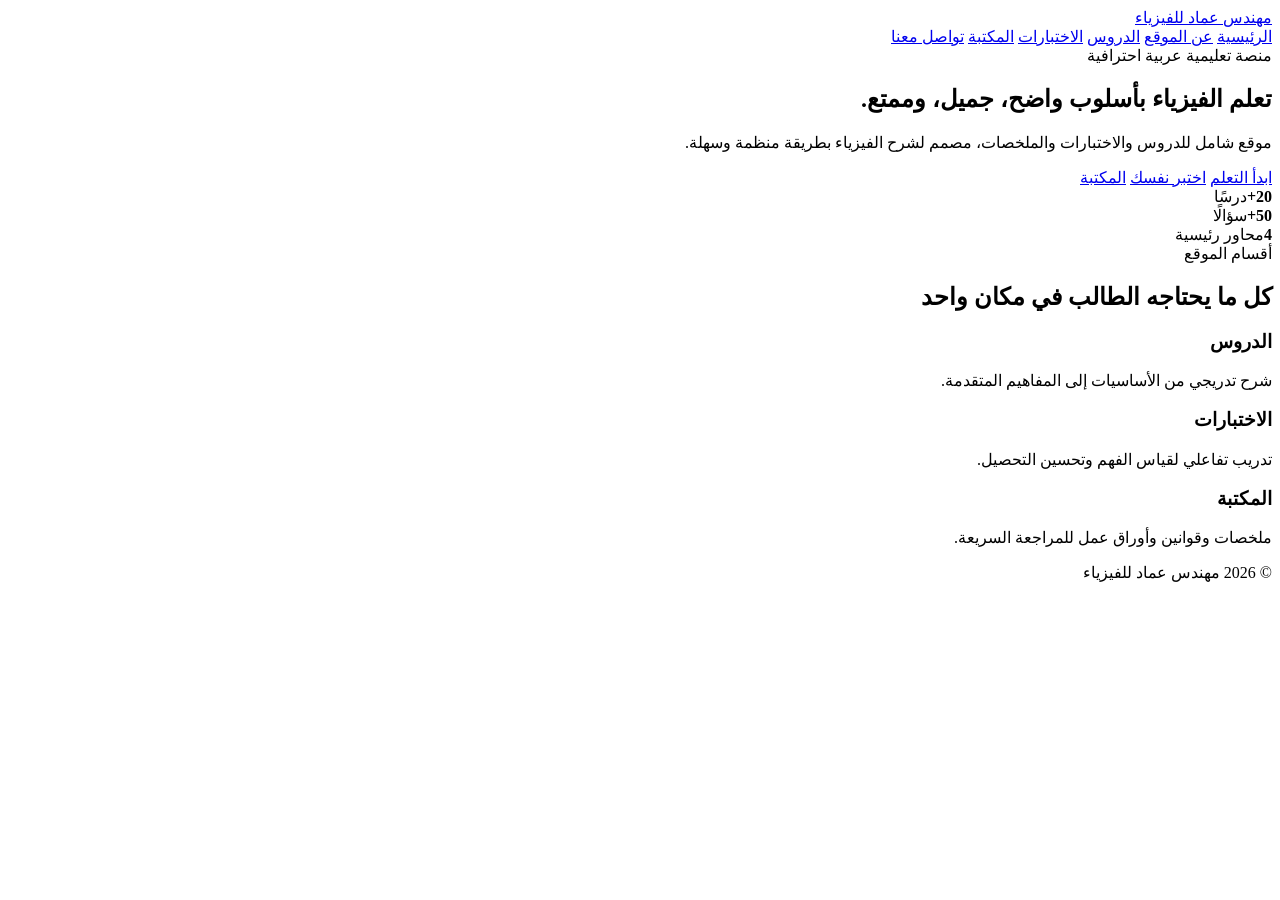
==== index.html @ cb0b545c "Create index.html" ====
<!DOCTYPE html>
<html lang="ar" dir="rtl">
<head>
<meta charset="UTF-8">
<meta name="viewport" content="width=device-width, initial-scale=1.0">
<title>مهندس عماد للفيزياء</title>
<link rel="preconnect" href="https://fonts.googleapis.com">
<link rel="preconnect" href="https://fonts.gstatic.com" crossorigin>
<link href="https://fonts.googleapis.com/css2?family=Cairo:wght@400;600;700;800&display=swap" rel="stylesheet">
<link rel="stylesheet" href="styles.css">
</head>
<body>
<header class="topbar">
  <div class="container nav-wrap">
    <a class="brand" href="index.html">مهندس عماد للفيزياء</a>
    <nav class="nav">
      <a href="index.html" class="active">الرئيسية</a>
      <a href="about.html">عن الموقع</a>
      <a href="lessons.html">الدروس</a>
      <a href="tests.html">الاختبارات</a>
      <a href="library.html">المكتبة</a>
      <a href="contact.html">تواصل معنا</a>
    </nav>
  </div>
</header>
<main>
  <section class="hero">
    <div class="container hero-grid">
      <div class="hero-text">
        <span class="pill">منصة تعليمية عربية احترافية</span>
        <h1>تعلم الفيزياء بأسلوب واضح، جميل، وممتع.</h1>
        <p>موقع شامل للدروس والاختبارات والملخصات، مصمم لشرح الفيزياء بطريقة منظمة وسهلة.</p>
        <div class="cta-row">
          <a class="btn primary" href="lessons.html">ابدأ التعلم</a>
          <a class="btn outline" href="tests.html">اختبر نفسك</a>
          <a class="btn outline" href="library.html">المكتبة</a>
        </div>
      </div>
      <div class="hero-card">
        <div class="metric"><strong>20+</strong><span>درسًا</span></div>
        <div class="metric"><strong>50+</strong><span>سؤالًا</span></div>
        <div class="metric"><strong>4</strong><span>محاور رئيسية</span></div>
      </div>
    </div>
  </section>
  <section class="section">
    <div class="container">
      <div class="section-head">
        <span class="section-tag">أقسام الموقع</span>
        <h2>كل ما يحتاجه الطالب في مكان واحد</h2>
      </div>
      <div class="grid-3">
        <article class="feature-card"><h3>الدروس</h3><p>شرح تدريجي من الأساسيات إلى المفاهيم المتقدمة.</p></article>
        <article class="feature-card"><h3>الاختبارات</h3><p>تدريب تفاعلي لقياس الفهم وتحسين التحصيل.</p></article>
        <article class="feature-card"><h3>المكتبة</h3><p>ملخصات وقوانين وأوراق عمل للمراجعة السريعة.</p></article>
      </div>
    </div>
  </section>
</main>
<footer class="footer">© 2026 مهندس عماد للفيزياء</footer>
</body>
</html>
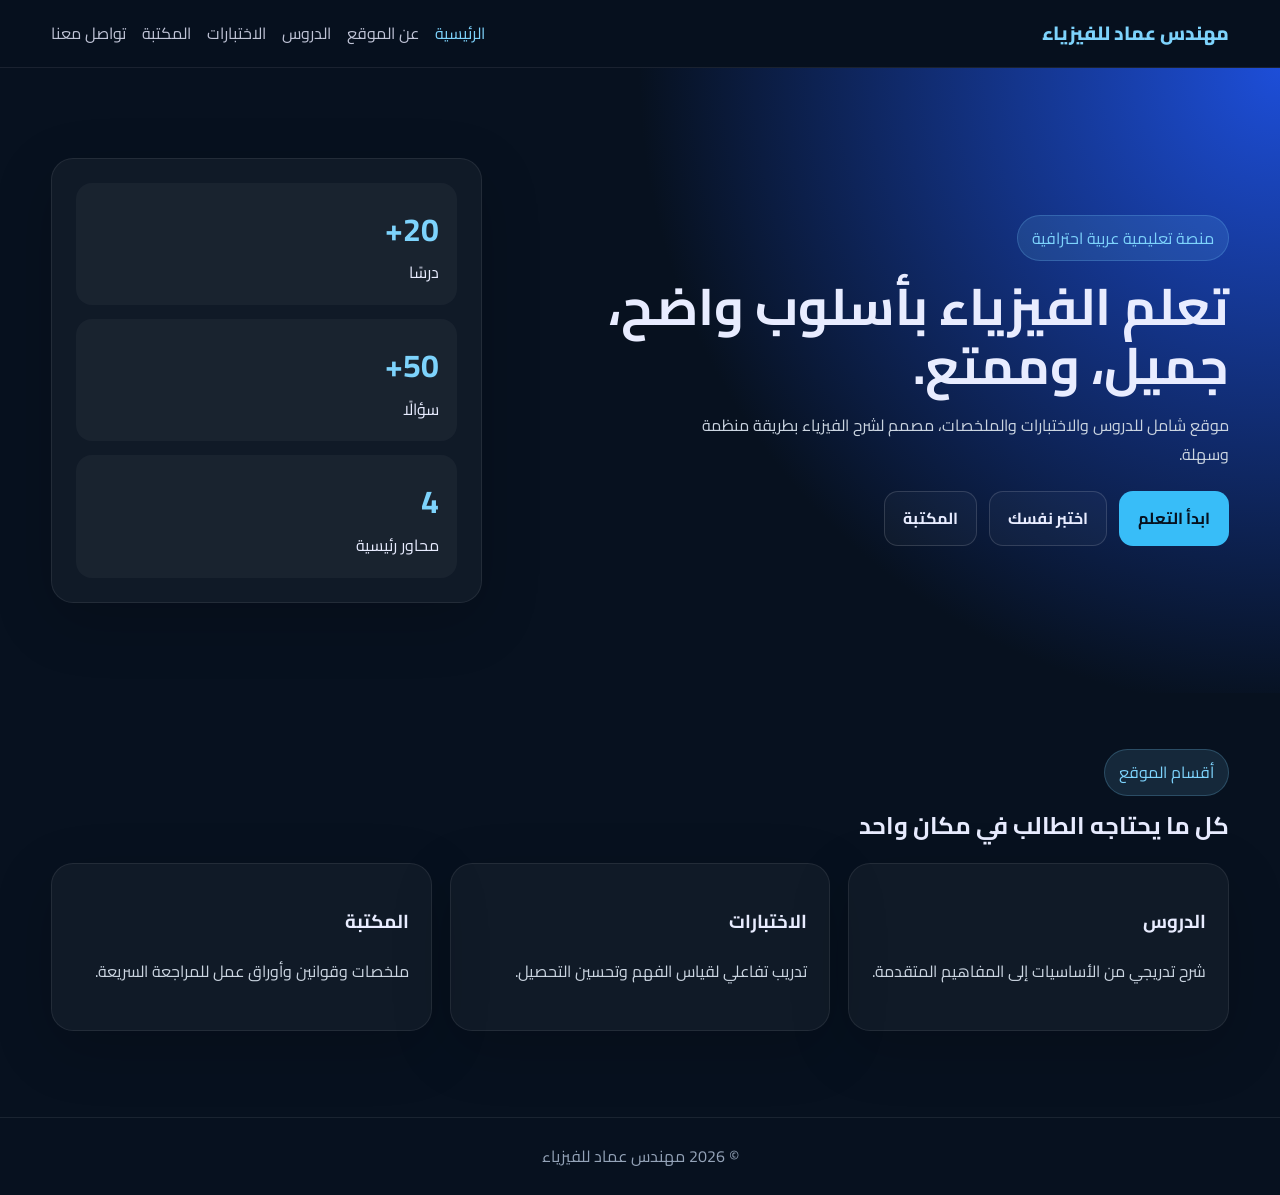
==== commit d25473a6: "Update index.html" ====
--- a/index.html
+++ b/index.html
@@ -19,7 +19,7 @@
       <a href="lessons.html">الدروس</a>
       <a href="tests.html">الاختبارات</a>
       <a href="library.html">المكتبة</a>
-      <a href="contact.html">تواصل معنا</a>
+      <a href="contact.html">تواصل  معنا</a>
     </nav>
   </div>
 </header>
--- a/styles.css
+++ b/styles.css
@@ -0,0 +1,41 @@
+*{box-sizing:border-box}
+body{margin:0;font-family:'Cairo',sans-serif;background:#07111f;color:#e8ecff;line-height:1.8}
+a{text-decoration:none;color:inherit}
+.container{width:min(1180px,92%);margin:auto}
+.topbar{position:sticky;top:0;z-index:20;background:rgba(7,17,31,.88);backdrop-filter:blur(16px);border-bottom:1px solid rgba(255,255,255,.08)}
+.nav-wrap{display:flex;align-items:center;justify-content:space-between;gap:16px;padding:16px 0;flex-wrap:wrap}
+.brand{font-weight:800;color:#7dd3fc;font-size:1.2rem}
+.nav{display:flex;gap:16px;flex-wrap:wrap}
+.nav a{opacity:.82}
+.nav a.active,.nav a:hover{opacity:1;color:#7dd3fc}
+.hero{padding:90px 0;background:radial-gradient(circle at top right,#1d4ed8 0,#07111f 45%)}
+.hero-grid{display:grid;grid-template-columns:1.5fr .9fr;gap:28px;align-items:center}
+.pill,.section-tag{display:inline-block;padding:8px 14px;border-radius:999px;background:rgba(125,211,252,.12);color:#7dd3fc;border:1px solid rgba(125,211,252,.22);margin-bottom:16px}
+.hero h1,h2{margin:0 0 16px;line-height:1.15}
+.hero h1{font-size:clamp(2.2rem,4vw,4.3rem)}
+.hero p,p{color:#cbd5e1;margin:0 0 22px;max-width:60ch}
+.cta-row{display:flex;gap:12px;flex-wrap:wrap}
+.btn{display:inline-block;padding:12px 18px;border-radius:14px;font-weight:700;border:1px solid transparent}
+.primary{background:#38bdf8;color:#06111f}
+.outline{border-color:rgba(255,255,255,.14);background:rgba(255,255,255,.03)}
+.hero-card,.feature-card,.quiz-card,.content-card{background:rgba(255,255,255,.04);border:1px solid rgba(255,255,255,.08);border-radius:22px;box-shadow:0 18px 60px rgba(0,0,0,.18)}
+.hero-card{padding:24px;display:grid;gap:14px}
+.metric{padding:18px;border-radius:16px;background:rgba(255,255,255,.04)}
+.metric strong{display:block;font-size:2rem;color:#7dd3fc}
+.section{padding:56px 0}
+.section-head{margin-bottom:24px}
+.grid-3{display:grid;grid-template-columns:repeat(3,1fr);gap:18px}
+.feature-card{padding:22px}
+.lesson-card{display:flex;flex-direction:column;gap:12px;min-height:240px;justify-content:space-between}
+.quiz-card{display:grid;gap:20px;padding:24px}
+.quiz-block{padding:18px;border-radius:16px;background:rgba(255,255,255,.03);border:1px solid rgba(255,255,255,.08)}
+.quiz-block label{display:block;margin:8px 0;cursor:pointer}
+.result{margin-top:8px;font-weight:700}
+.content-card{padding:24px}
+.form{display:grid;gap:12px}
+.form input,.form textarea{width:100%;padding:14px 16px;border-radius:14px;border:1px solid rgba(125,211,252,.16);background:rgba(255,255,255,.03);color:inherit;outline:none}
+.footer{text-align:center;padding:24px;border-top:1px solid rgba(255,255,255,.08);color:#94a3b8;margin-top:30px}
+@media (max-width:900px){
+  .hero-grid,.grid-3{grid-template-columns:1fr}
+  .nav-wrap{justify-content:center}
+}
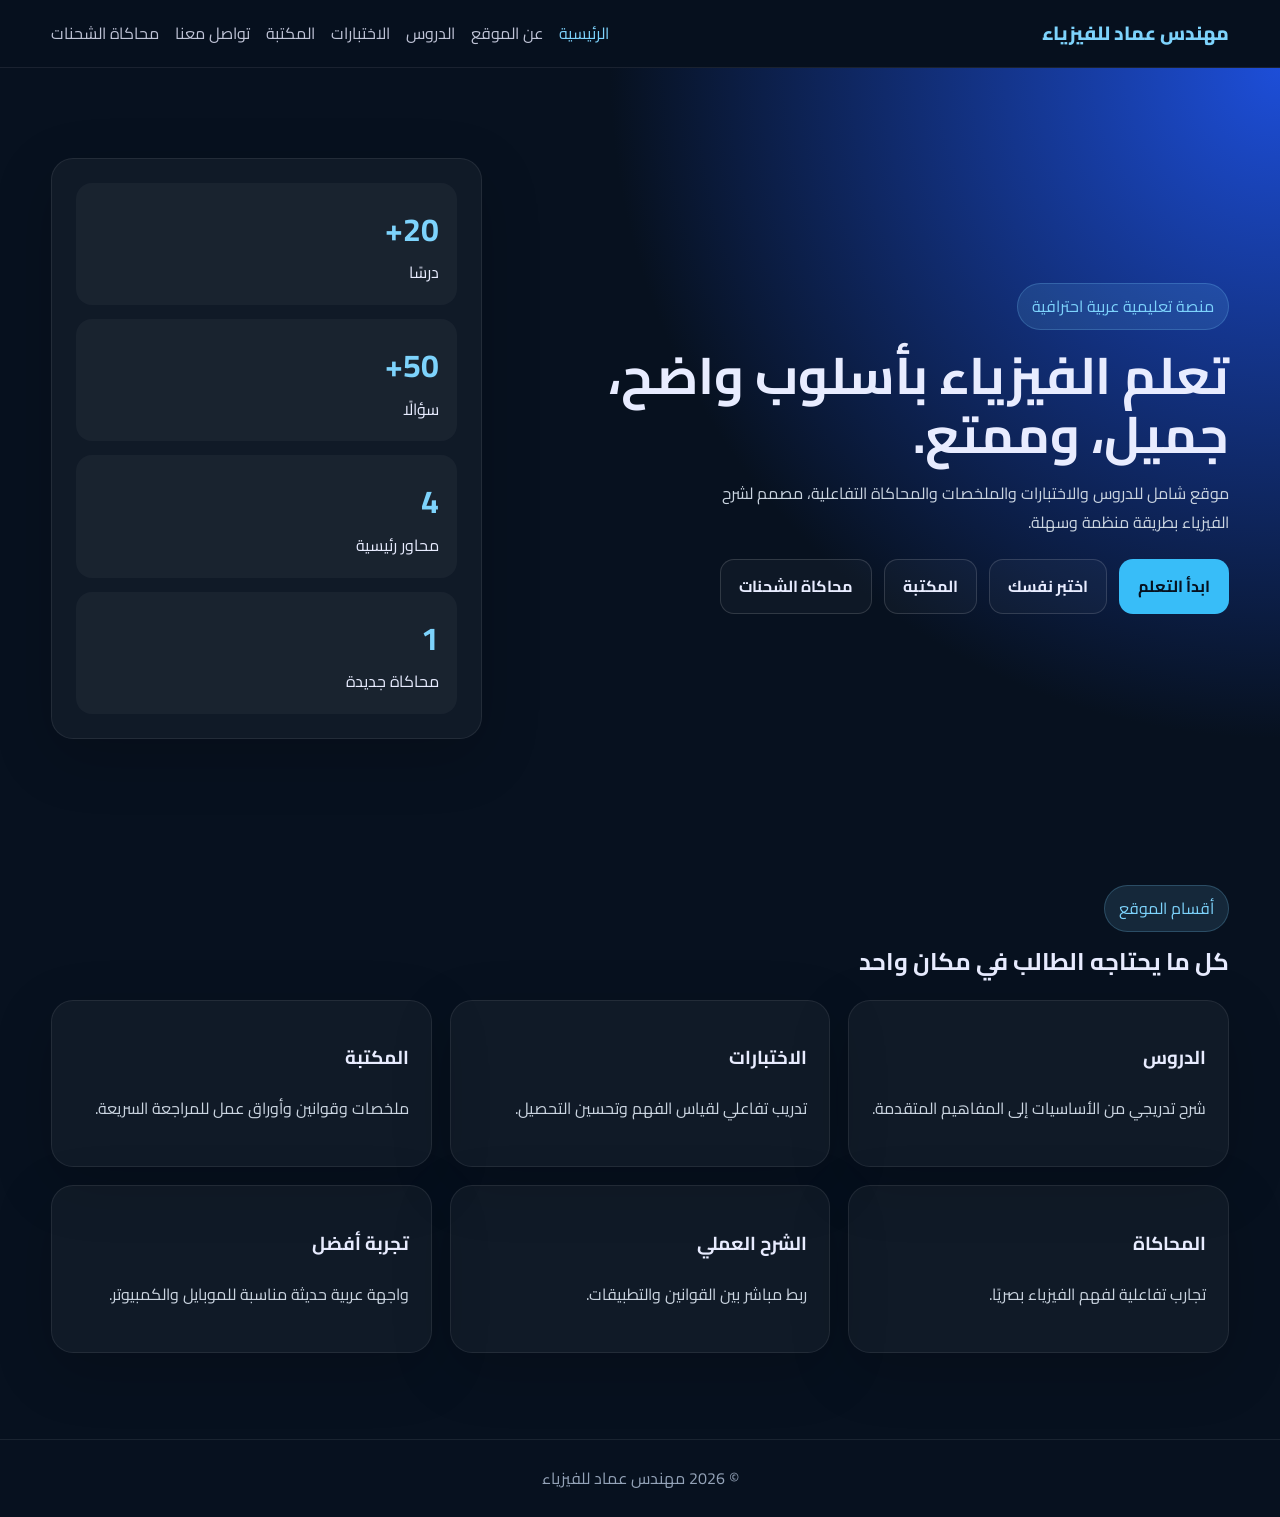
==== commit 4d611794: "Update index.html" ====
--- a/index.html
+++ b/index.html
@@ -19,7 +19,8 @@
       <a href="lessons.html">الدروس</a>
       <a href="tests.html">الاختبارات</a>
       <a href="library.html">المكتبة</a>
-      <a href="contact.html">تواصل  معنا</a>
+      <a href="contact.html">تواصل معنا</a>
+      <a href="coulomb_simulation.html">محاكاة الشحنات</a>
     </nav>
   </div>
 </header>
@@ -29,17 +30,19 @@
       <div class="hero-text">
         <span class="pill">منصة تعليمية عربية احترافية</span>
         <h1>تعلم الفيزياء بأسلوب واضح، جميل، وممتع.</h1>
-        <p>موقع شامل للدروس والاختبارات والملخصات، مصمم لشرح الفيزياء بطريقة منظمة وسهلة.</p>
+        <p>موقع شامل للدروس والاختبارات والملخصات والمحاكاة التفاعلية، مصمم لشرح الفيزياء بطريقة منظمة وسهلة.</p>
         <div class="cta-row">
           <a class="btn primary" href="lessons.html">ابدأ التعلم</a>
           <a class="btn outline" href="tests.html">اختبر نفسك</a>
           <a class="btn outline" href="library.html">المكتبة</a>
+          <a class="btn outline" href="coulomb_simulation.html">محاكاة الشحنات</a>
         </div>
       </div>
       <div class="hero-card">
         <div class="metric"><strong>20+</strong><span>درسًا</span></div>
         <div class="metric"><strong>50+</strong><span>سؤالًا</span></div>
         <div class="metric"><strong>4</strong><span>محاور رئيسية</span></div>
+        <div class="metric"><strong>1</strong><span>محاكاة جديدة</span></div>
       </div>
     </div>
   </section>
@@ -54,6 +57,11 @@
         <article class="feature-card"><h3>الاختبارات</h3><p>تدريب تفاعلي لقياس الفهم وتحسين التحصيل.</p></article>
         <article class="feature-card"><h3>المكتبة</h3><p>ملخصات وقوانين وأوراق عمل للمراجعة السريعة.</p></article>
       </div>
+      <div class="grid-3" style="margin-top:18px">
+        <article class="feature-card"><h3>المحاكاة</h3><p>تجارب تفاعلية لفهم الفيزياء بصريًا.</p></article>
+        <article class="feature-card"><h3>الشرح العملي</h3><p>ربط مباشر بين القوانين والتطبيقات.</p></article>
+        <article class="feature-card"><h3>تجربة أفضل</h3><p>واجهة عربية حديثة مناسبة للموبايل والكمبيوتر.</p></article>
+      </div>
     </div>
   </section>
 </main>
--- a/styles.css
+++ b/styles.css
@@ -1,41 +1,332 @@
 *{box-sizing:border-box}
-body{margin:0;font-family:'Cairo',sans-serif;background:#07111f;color:#e8ecff;line-height:1.8}
+body{
+  margin:0;
+  font-family:'Cairo',sans-serif;
+  background:#07111f;
+  color:#e8ecff;
+  line-height:1.8;
+}
 a{text-decoration:none;color:inherit}
 .container{width:min(1180px,92%);margin:auto}
-.topbar{position:sticky;top:0;z-index:20;background:rgba(7,17,31,.88);backdrop-filter:blur(16px);border-bottom:1px solid rgba(255,255,255,.08)}
-.nav-wrap{display:flex;align-items:center;justify-content:space-between;gap:16px;padding:16px 0;flex-wrap:wrap}
-.brand{font-weight:800;color:#7dd3fc;font-size:1.2rem}
-.nav{display:flex;gap:16px;flex-wrap:wrap}
-.nav a{opacity:.82}
-.nav a.active,.nav a:hover{opacity:1;color:#7dd3fc}
-.hero{padding:90px 0;background:radial-gradient(circle at top right,#1d4ed8 0,#07111f 45%)}
-.hero-grid{display:grid;grid-template-columns:1.5fr .9fr;gap:28px;align-items:center}
-.pill,.section-tag{display:inline-block;padding:8px 14px;border-radius:999px;background:rgba(125,211,252,.12);color:#7dd3fc;border:1px solid rgba(125,211,252,.22);margin-bottom:16px}
-.hero h1,h2{margin:0 0 16px;line-height:1.15}
-.hero h1{font-size:clamp(2.2rem,4vw,4.3rem)}
-.hero p,p{color:#cbd5e1;margin:0 0 22px;max-width:60ch}
-.cta-row{display:flex;gap:12px;flex-wrap:wrap}
-.btn{display:inline-block;padding:12px 18px;border-radius:14px;font-weight:700;border:1px solid transparent}
-.primary{background:#38bdf8;color:#06111f}
-.outline{border-color:rgba(255,255,255,.14);background:rgba(255,255,255,.03)}
-.hero-card,.feature-card,.quiz-card,.content-card{background:rgba(255,255,255,.04);border:1px solid rgba(255,255,255,.08);border-radius:22px;box-shadow:0 18px 60px rgba(0,0,0,.18)}
-.hero-card{padding:24px;display:grid;gap:14px}
-.metric{padding:18px;border-radius:16px;background:rgba(255,255,255,.04)}
-.metric strong{display:block;font-size:2rem;color:#7dd3fc}
-.section{padding:56px 0}
-.section-head{margin-bottom:24px}
-.grid-3{display:grid;grid-template-columns:repeat(3,1fr);gap:18px}
-.feature-card{padding:22px}
-.lesson-card{display:flex;flex-direction:column;gap:12px;min-height:240px;justify-content:space-between}
-.quiz-card{display:grid;gap:20px;padding:24px}
-.quiz-block{padding:18px;border-radius:16px;background:rgba(255,255,255,.03);border:1px solid rgba(255,255,255,.08)}
-.quiz-block label{display:block;margin:8px 0;cursor:pointer}
-.result{margin-top:8px;font-weight:700}
-.content-card{padding:24px}
-.form{display:grid;gap:12px}
-.form input,.form textarea{width:100%;padding:14px 16px;border-radius:14px;border:1px solid rgba(125,211,252,.16);background:rgba(255,255,255,.03);color:inherit;outline:none}
-.footer{text-align:center;padding:24px;border-top:1px solid rgba(255,255,255,.08);color:#94a3b8;margin-top:30px}
+
+.topbar{
+  position:sticky;
+  top:0;
+  z-index:20;
+  background:rgba(7,17,31,.88);
+  backdrop-filter:blur(16px);
+  border-bottom:1px solid rgba(255,255,255,.08);
+}
+
+.nav-wrap{
+  display:flex;
+  align-items:center;
+  justify-content:space-between;
+  gap:16px;
+  padding:16px 0;
+  flex-wrap:wrap;
+}
+
+.brand{
+  font-weight:800;
+  color:#7dd3fc;
+  font-size:1.2rem;
+}
+
+.nav{
+  display:flex;
+  gap:16px;
+  flex-wrap:wrap;
+}
+
+.nav a{
+  opacity:.82;
+}
+
+.nav a.active,
+.nav a:hover{
+  opacity:1;
+  color:#7dd3fc;
+}
+
+.hero{
+  padding:90px 0;
+  background:radial-gradient(circle at top right,#1d4ed8 0,#07111f 45%);
+}
+
+.hero-grid{
+  display:grid;
+  grid-template-columns:1.5fr .9fr;
+  gap:28px;
+  align-items:center;
+}
+
+.pill,
+.section-tag{
+  display:inline-block;
+  padding:8px 14px;
+  border-radius:999px;
+  background:rgba(125,211,252,.12);
+  color:#7dd3fc;
+  border:1px solid rgba(125,211,252,.22);
+  margin-bottom:16px;
+}
+
+.hero h1,
+h2{
+  margin:0 0 16px;
+  line-height:1.15;
+}
+
+.hero h1{
+  font-size:clamp(2.2rem,4vw,4.3rem);
+}
+
+.hero p,
+p{
+  color:#cbd5e1;
+  margin:0 0 22px;
+  max-width:60ch;
+}
+
+.cta-row{
+  display:flex;
+  gap:12px;
+  flex-wrap:wrap;
+}
+
+.btn{
+  display:inline-block;
+  padding:12px 18px;
+  border-radius:14px;
+  font-weight:700;
+  border:1px solid transparent;
+}
+
+.primary{
+  background:#38bdf8;
+  color:#06111f;
+}
+
+.outline{
+  border-color:rgba(255,255,255,.14);
+  background:rgba(255,255,255,.03);
+}
+
+.hero-card,
+.feature-card,
+.quiz-card,
+.content-card{
+  background:rgba(255,255,255,.04);
+  border:1px solid rgba(255,255,255,.08);
+  border-radius:22px;
+  box-shadow:0 18px 60px rgba(0,0,0,.18);
+}
+
+.hero-card{
+  padding:24px;
+  display:grid;
+  gap:14px;
+}
+
+.metric{
+  padding:18px;
+  border-radius:16px;
+  background:rgba(255,255,255,.04);
+}
+
+.metric strong{
+  display:block;
+  font-size:2rem;
+  color:#7dd3fc;
+}
+
+.section{
+  padding:56px 0;
+}
+
+.section-head{
+  margin-bottom:24px;
+}
+
+.grid-3{
+  display:grid;
+  grid-template-columns:repeat(3,1fr);
+  gap:18px;
+}
+
+.feature-card{
+  padding:22px;
+}
+
+.lesson-card{
+  display:flex;
+  flex-direction:column;
+  gap:12px;
+  min-height:240px;
+  justify-content:space-between;
+}
+
+.quiz-card{
+  display:grid;
+  gap:20px;
+  padding:24px;
+}
+
+.quiz-block{
+  padding:18px;
+  border-radius:16px;
+  background:rgba(255,255,255,.03);
+  border:1px solid rgba(255,255,255,.08);
+}
+
+.quiz-block label{
+  display:block;
+  margin:8px 0;
+  cursor:pointer;
+}
+
+.result{
+  margin-top:8px;
+  font-weight:700;
+}
+
+.content-card{
+  padding:24px;
+}
+
+.form{
+  display:grid;
+  gap:12px;
+}
+
+.form input,
+.form textarea{
+  width:100%;
+  padding:14px 16px;
+  border-radius:14px;
+  border:1px solid rgba(125,211,252,.16);
+  background:rgba(255,255,255,.03);
+  color:inherit;
+  outline:none;
+}
+
+.footer{
+  text-align:center;
+  padding:24px;
+  border-top:1px solid rgba(255,255,255,.08);
+  color:#94a3b8;
+  margin-top:30px;
+}
+
 @media (max-width:900px){
-  .hero-grid,.grid-3{grid-template-columns:1fr}
-  .nav-wrap{justify-content:center}
-}
+  .hero-grid,
+  .grid-3{
+    grid-template-columns:1fr;
+  }
+
+  .nav-wrap{
+    justify-content:center;
+  }
+
+  .nav{
+    justify-content:center;
+    gap:10px;
+    font-size:.95rem;
+  }
+
+  .hero{
+    padding:64px 0;
+  }
+
+  .hero h1{
+    font-size:clamp(1.9rem,7vw,3rem);
+  }
+
+  .hero p{
+    font-size:1rem;
+  }
+
+  .cta-row{
+    flex-direction:column;
+  }
+
+  .cta-row .btn{
+    width:100%;
+    text-align:center;
+  }
+
+  .hero-card{
+    padding:18px;
+    gap:10px;
+  }
+
+  .metric{
+    padding:14px;
+  }
+
+  .metric strong{
+    font-size:1.7rem;
+  }
+
+  .section{
+    padding:42px 0;
+  }
+
+  .grid-3{
+    gap:14px;
+  }
+
+  .feature-card,
+  .content-card,
+  .quiz-card{
+    border-radius:18px;
+  }
+
+  .feature-card{
+    padding:18px;
+  }
+
+  .lesson-card{
+    min-height:auto;
+  }
+
+  .section-head h1{
+    font-size:1.9rem;
+  }
+
+  .section-head h2{
+    font-size:1.6rem;
+  }
+}
+
+@media (max-width:600px){
+  .container{
+    width:min(94%,1180px);
+  }
+
+  .topbar{
+    padding-inline:0;
+  }
+
+  .nav-wrap{
+    padding:14px 0;
+  }
+
+  .brand{
+    font-size:1.05rem;
+  }
+
+  .nav{
+    font-size:.9rem;
+    gap:8px;
+  }
+
+  .pill,
+  .section-tag{
+    font-size:.85rem;
+    padding:7px 12px;
+  }
+
+  .hero-text,
+  .sec
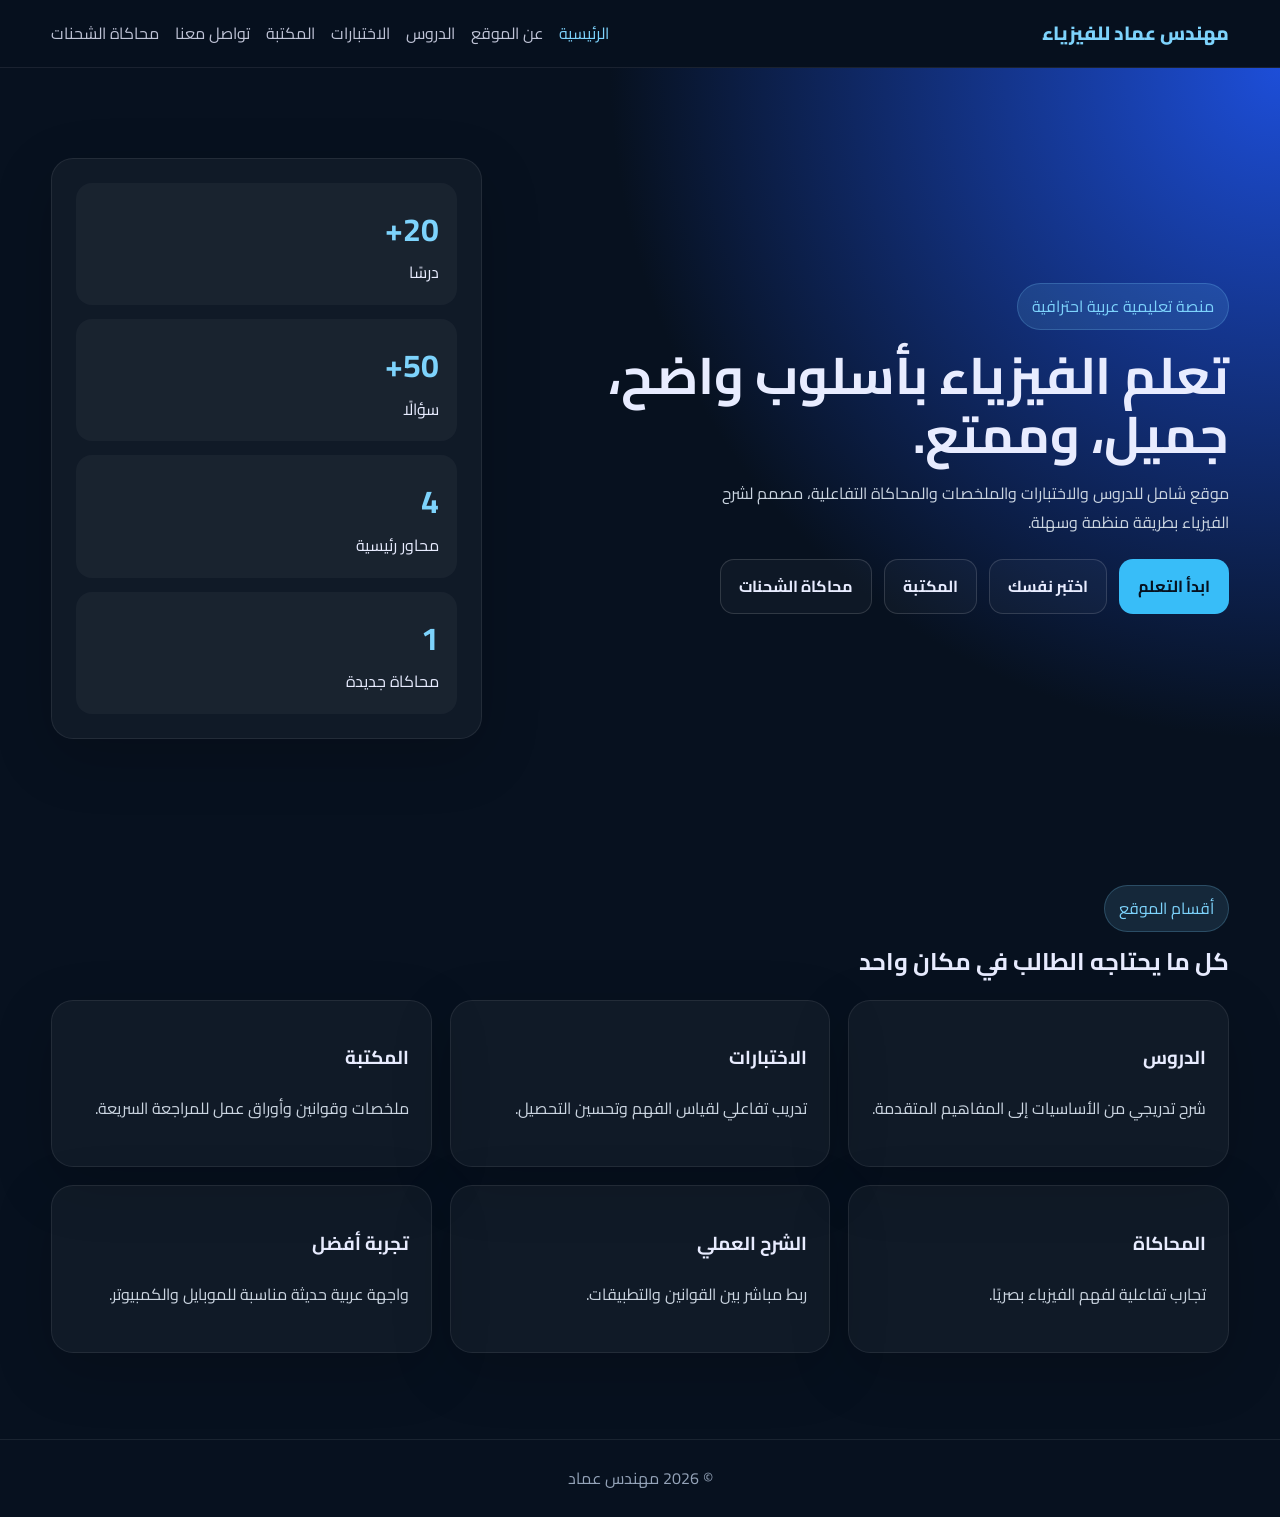
==== commit d221b434: "Update index.html" ====
--- a/index.html
+++ b/index.html
@@ -3,7 +3,7 @@
 <head>
 <meta charset="UTF-8">
 <meta name="viewport" content="width=device-width, initial-scale=1.0">
-<title>مهندس عماد للفيزياء</title>
+<title>Photon Electron</title>
 <link rel="preconnect" href="https://fonts.googleapis.com">
 <link rel="preconnect" href="https://fonts.gstatic.com" crossorigin>
 <link href="https://fonts.googleapis.com/css2?family=Cairo:wght@400;600;700;800&display=swap" rel="stylesheet">
@@ -65,6 +65,6 @@
     </div>
   </section>
 </main>
-<footer class="footer">© 2026 مهندس عماد للفيزياء</footer>
+<footer class="footer">© 2026 مهندس عماد </footer>
 </body>
 </html>
--- a/styles.css
+++ b/styles.css
@@ -116,7 +116,8 @@
 .hero-card,
 .feature-card,
 .quiz-card,
-.content-card{
+.content-card,
+.sim-card{
   background:rgba(255,255,255,.04);
   border:1px solid rgba(255,255,255,.08);
   border-radius:22px;
@@ -211,6 +212,40 @@
   outline:none;
 }
 
+.sim-link{
+  display:inline-block;
+  margin-top:14px;
+  padding:12px 18px;
+  border-radius:14px;
+  font-weight:700;
+  background:#38bdf8;
+  color:#06111f;
+}
+
+.sim-link:hover{
+  filter:brightness(1.05);
+}
+
+.sim-page{
+  min-height:100vh;
+  padding:28px 0 60px;
+}
+
+.sim-hero{
+  margin-bottom:22px;
+}
+
+.sim-grid{
+  display:grid;
+  grid-template-columns:1.2fr .8fr;
+  gap:18px;
+}
+
+.sim-note{
+  color:#cbd5e1;
+  font-size:1rem;
+}
+
 .footer{
   text-align:center;
   padding:24px;
@@ -221,7 +256,8 @@
 
 @media (max-width:900px){
   .hero-grid,
-  .grid-3{
+  .grid-3,
+  .sim-grid{
     grid-template-columns:1fr;
   }
 
@@ -279,7 +315,8 @@
 
   .feature-card,
   .content-card,
-  .quiz-card{
+  .quiz-card,
+  .sim-card{
     border-radius:18px;
   }
 
@@ -328,5 +365,16 @@
     padding:7px 12px;
   }
 
-  .hero-text,
-  .sec
+  .hero-text{
+    width:100%;
+  }
+
+  .sim-page{
+    padding:20px 0 50px;
+  }
+
+  .sim-link{
+    width:100%;
+    text-align:center;
+  }
+}
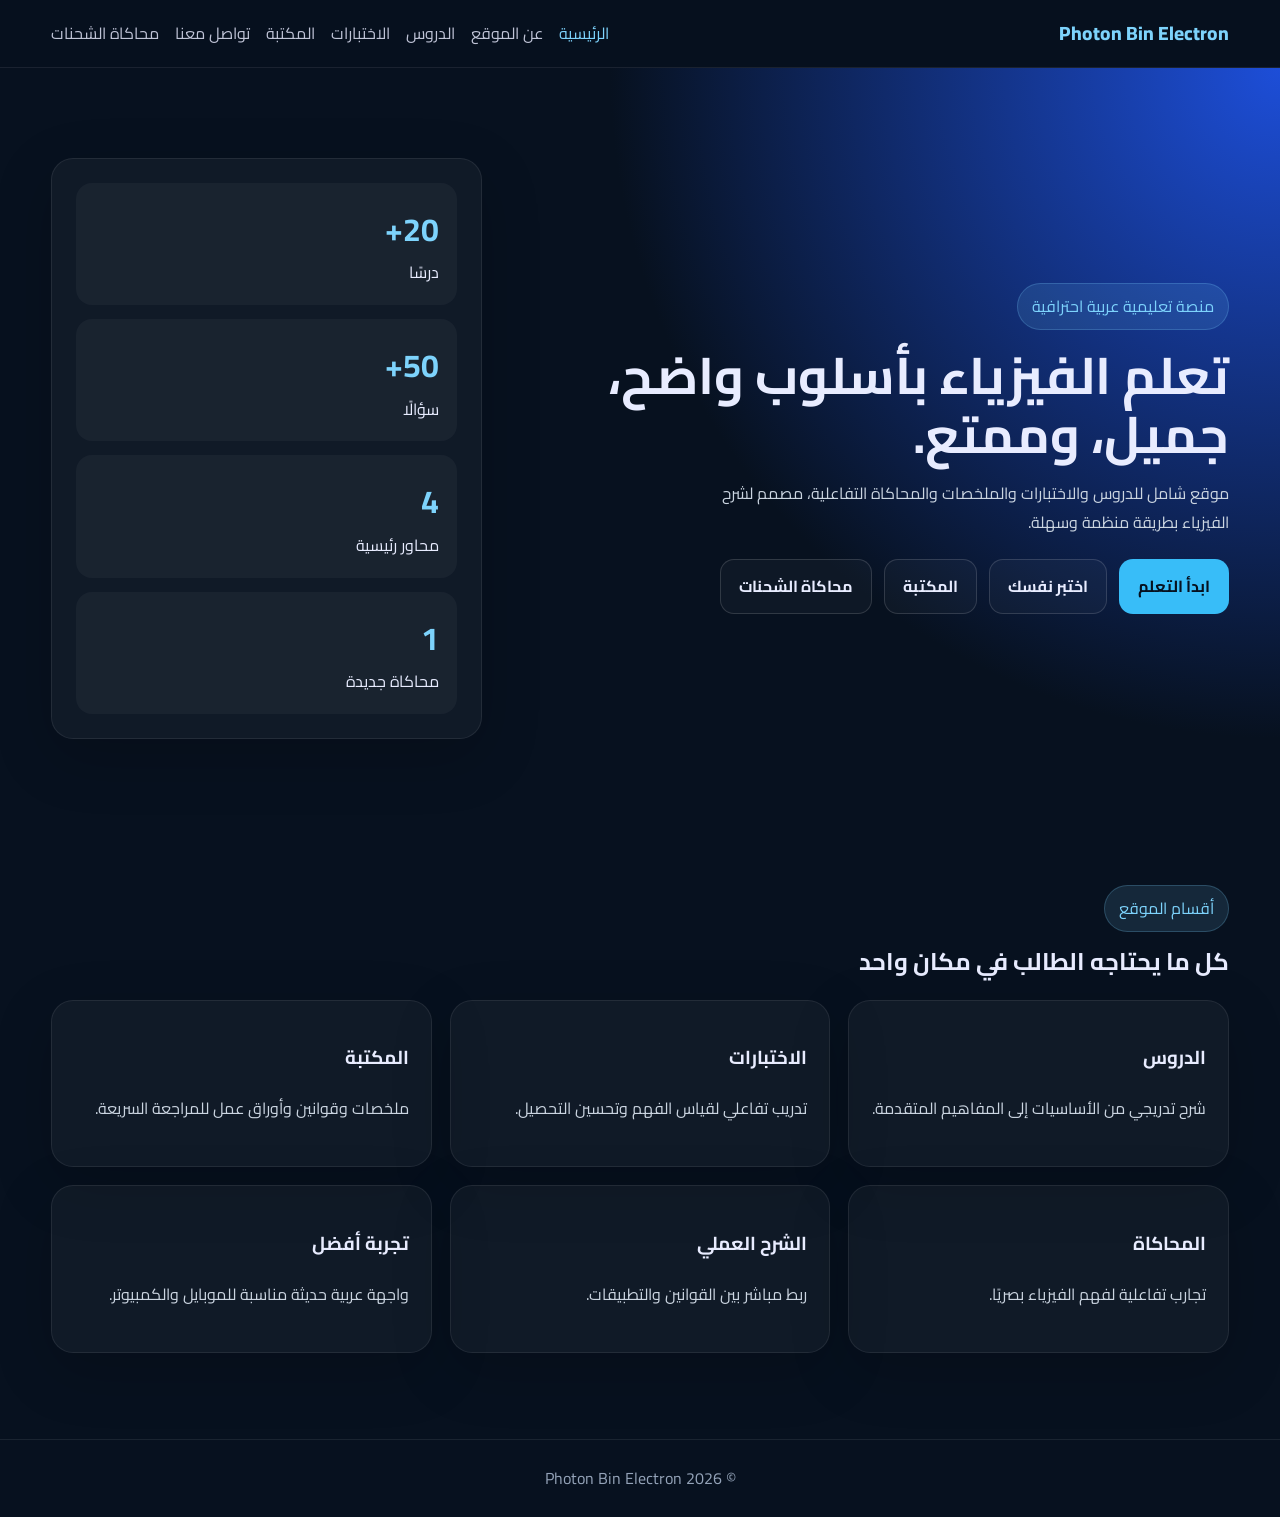
==== commit 1c0c6b6e: "Update index.html" ====
--- a/index.html
+++ b/index.html
@@ -3,7 +3,7 @@
 <head>
 <meta charset="UTF-8">
 <meta name="viewport" content="width=device-width, initial-scale=1.0">
-<title>Photon Electron</title>
+<title>Photon Bin Electron</title>
 <link rel="preconnect" href="https://fonts.googleapis.com">
 <link rel="preconnect" href="https://fonts.gstatic.com" crossorigin>
 <link href="https://fonts.googleapis.com/css2?family=Cairo:wght@400;600;700;800&display=swap" rel="stylesheet">
@@ -12,7 +12,7 @@
 <body>
 <header class="topbar">
   <div class="container nav-wrap">
-    <a class="brand" href="index.html">مهندس عماد للفيزياء</a>
+    <a class="brand" href="index.html">Photon Bin Electron</a>
     <nav class="nav">
       <a href="index.html" class="active">الرئيسية</a>
       <a href="about.html">عن الموقع</a>
@@ -65,6 +65,6 @@
     </div>
   </section>
 </main>
-<footer class="footer">© 2026 مهندس عماد </footer>
+<footer class="footer">© 2026 Photon Bin Electron</footer>
 </body>
 </html>
